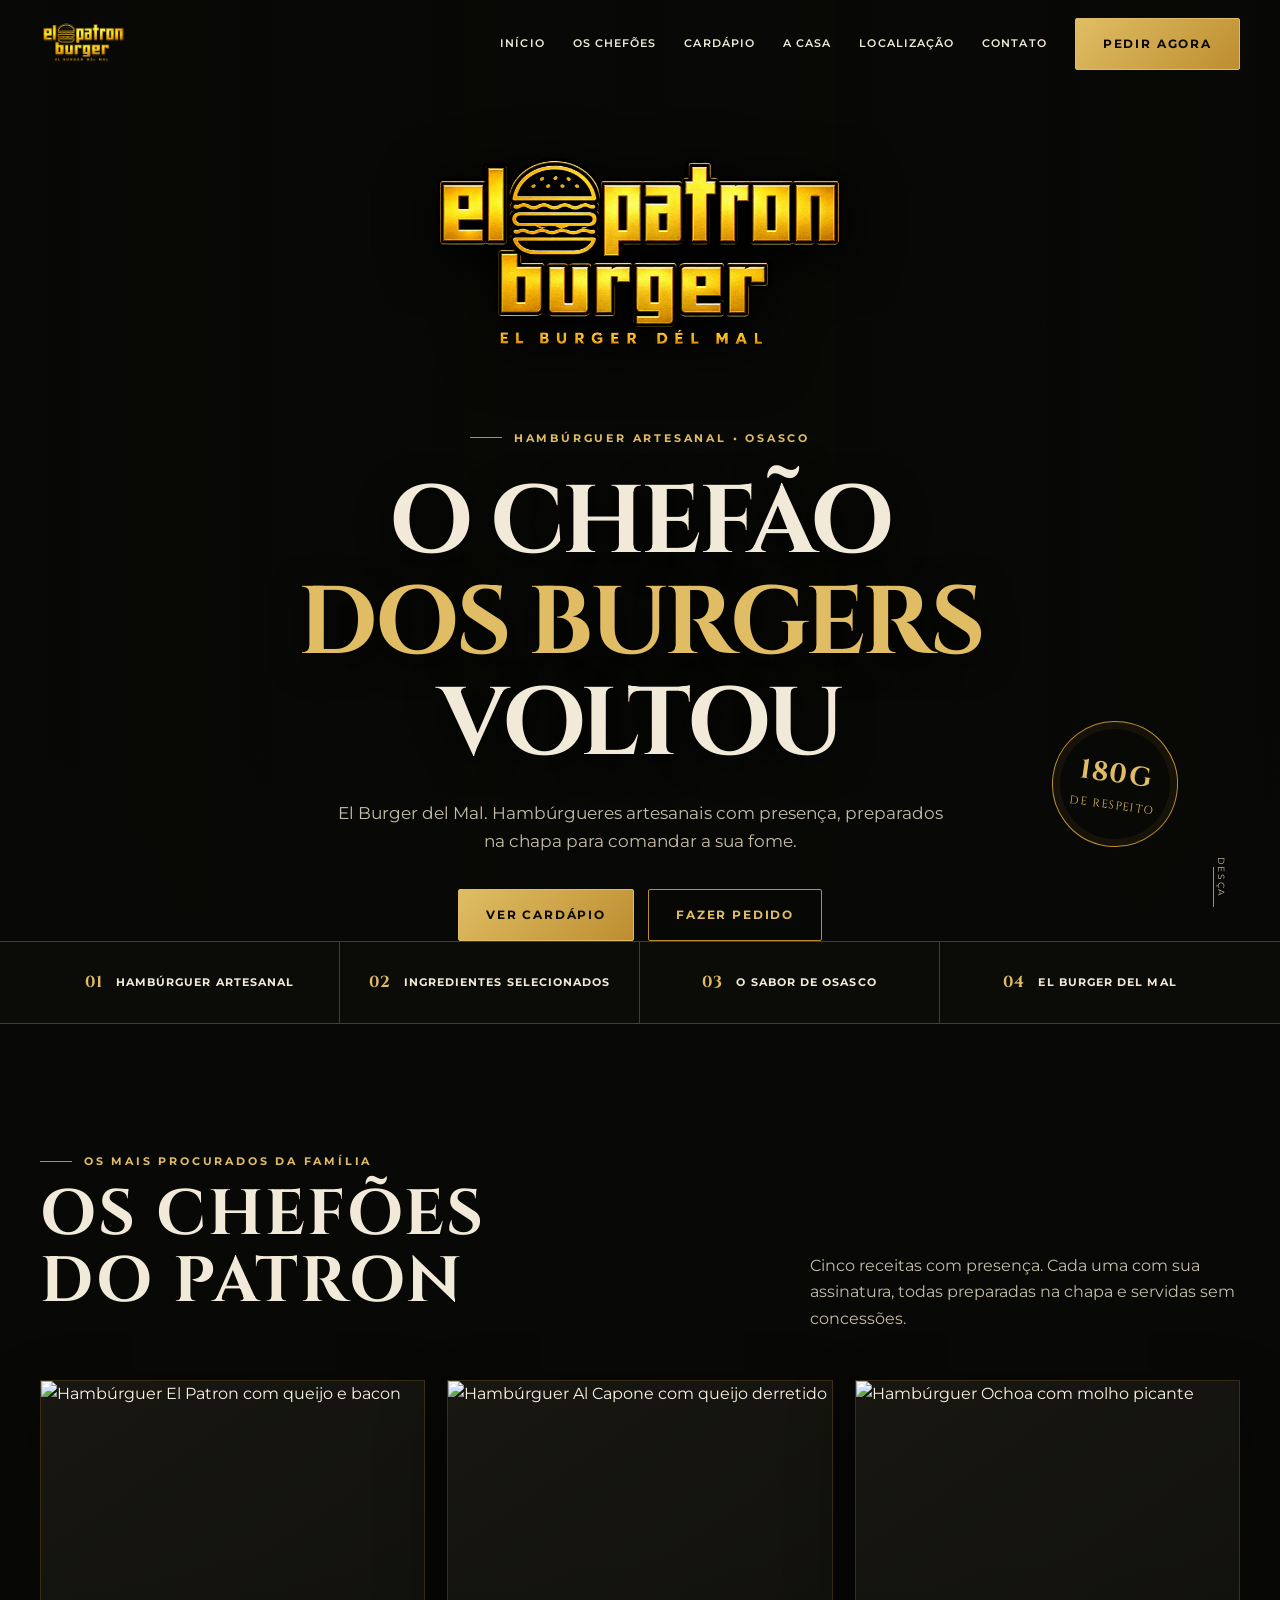
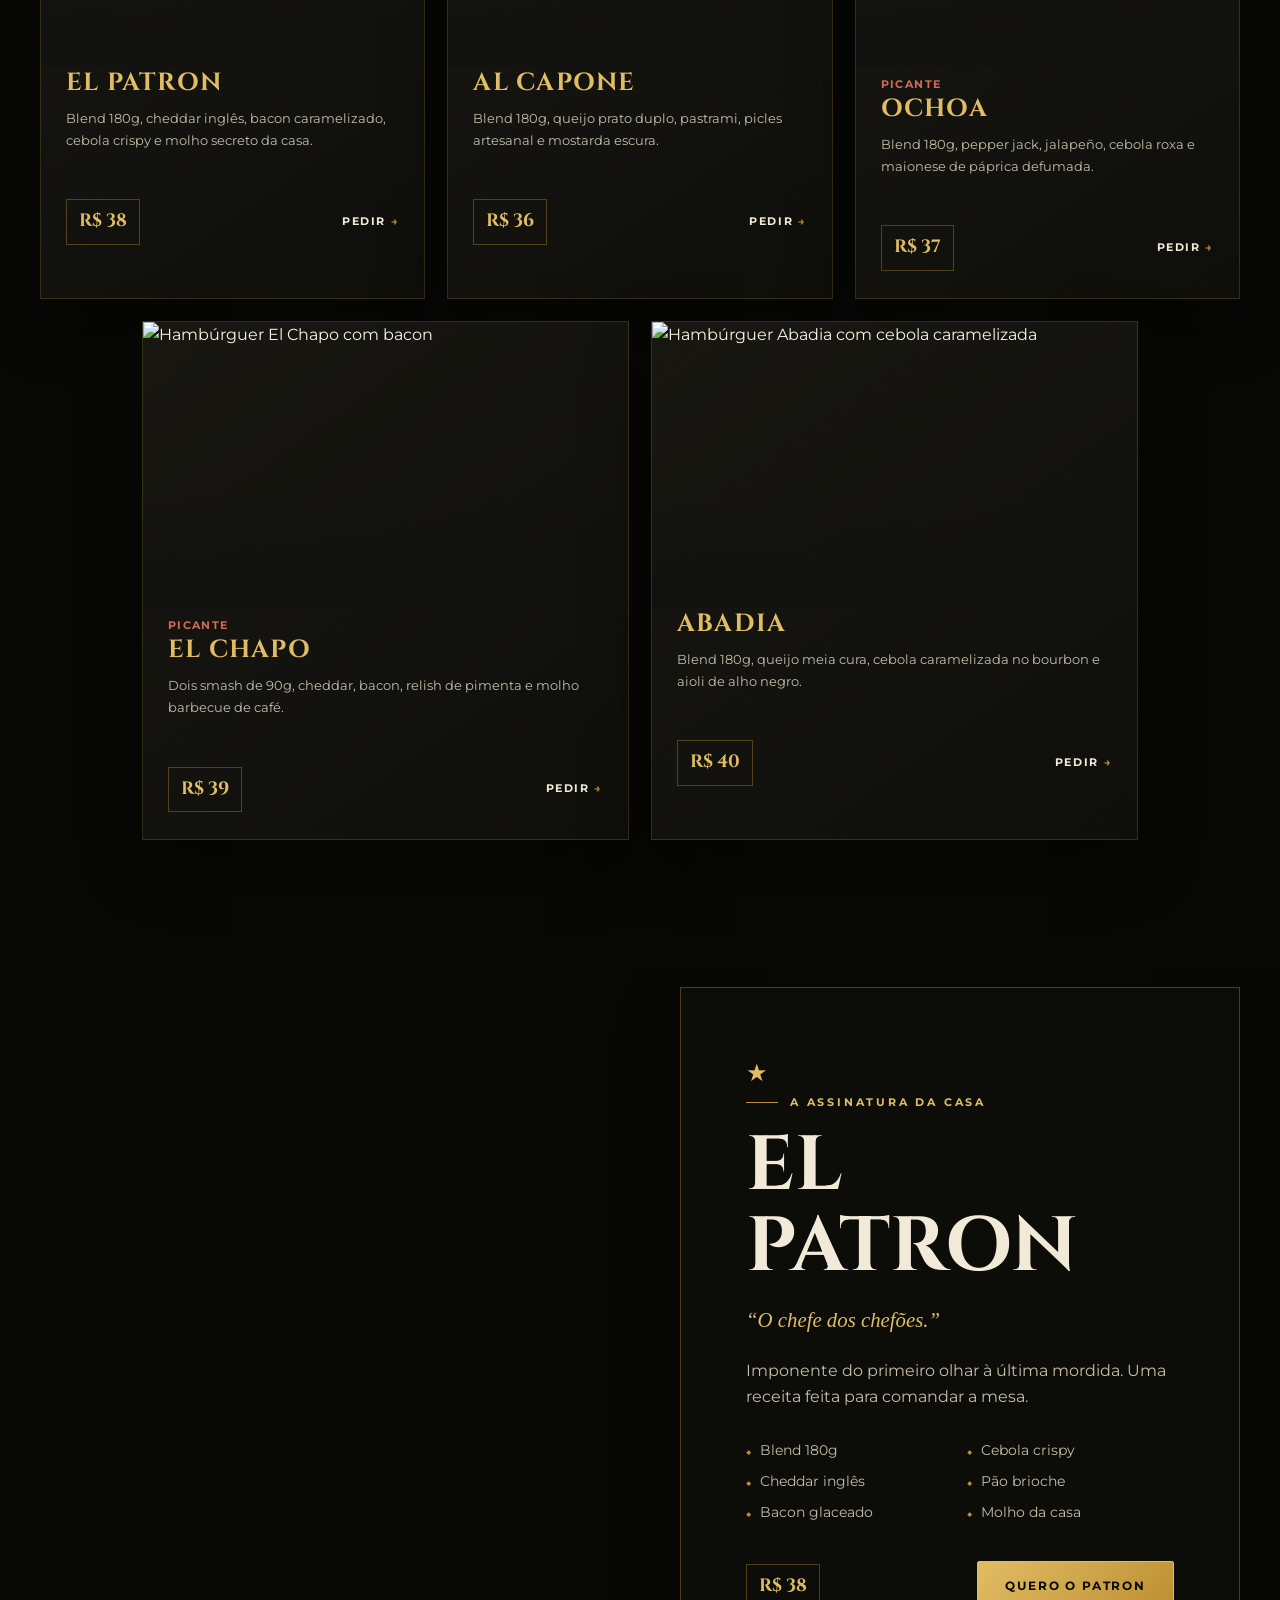
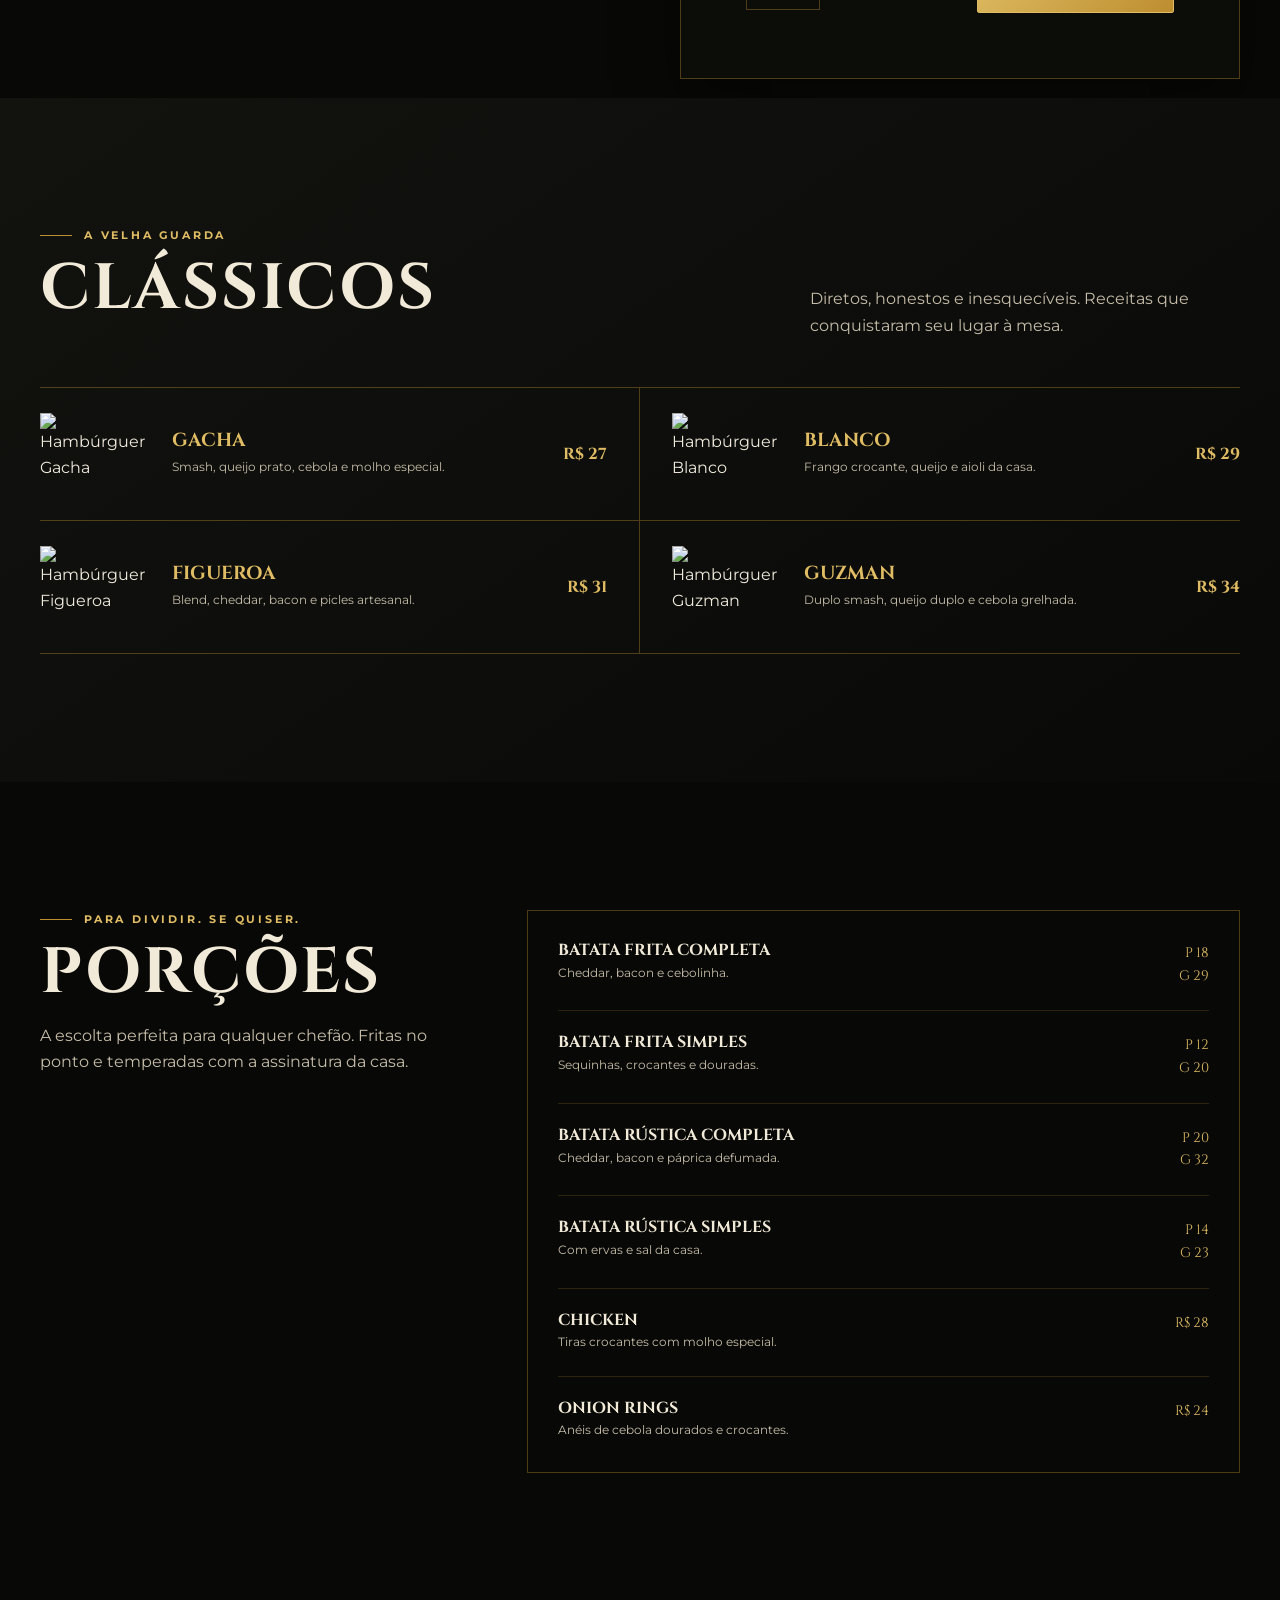
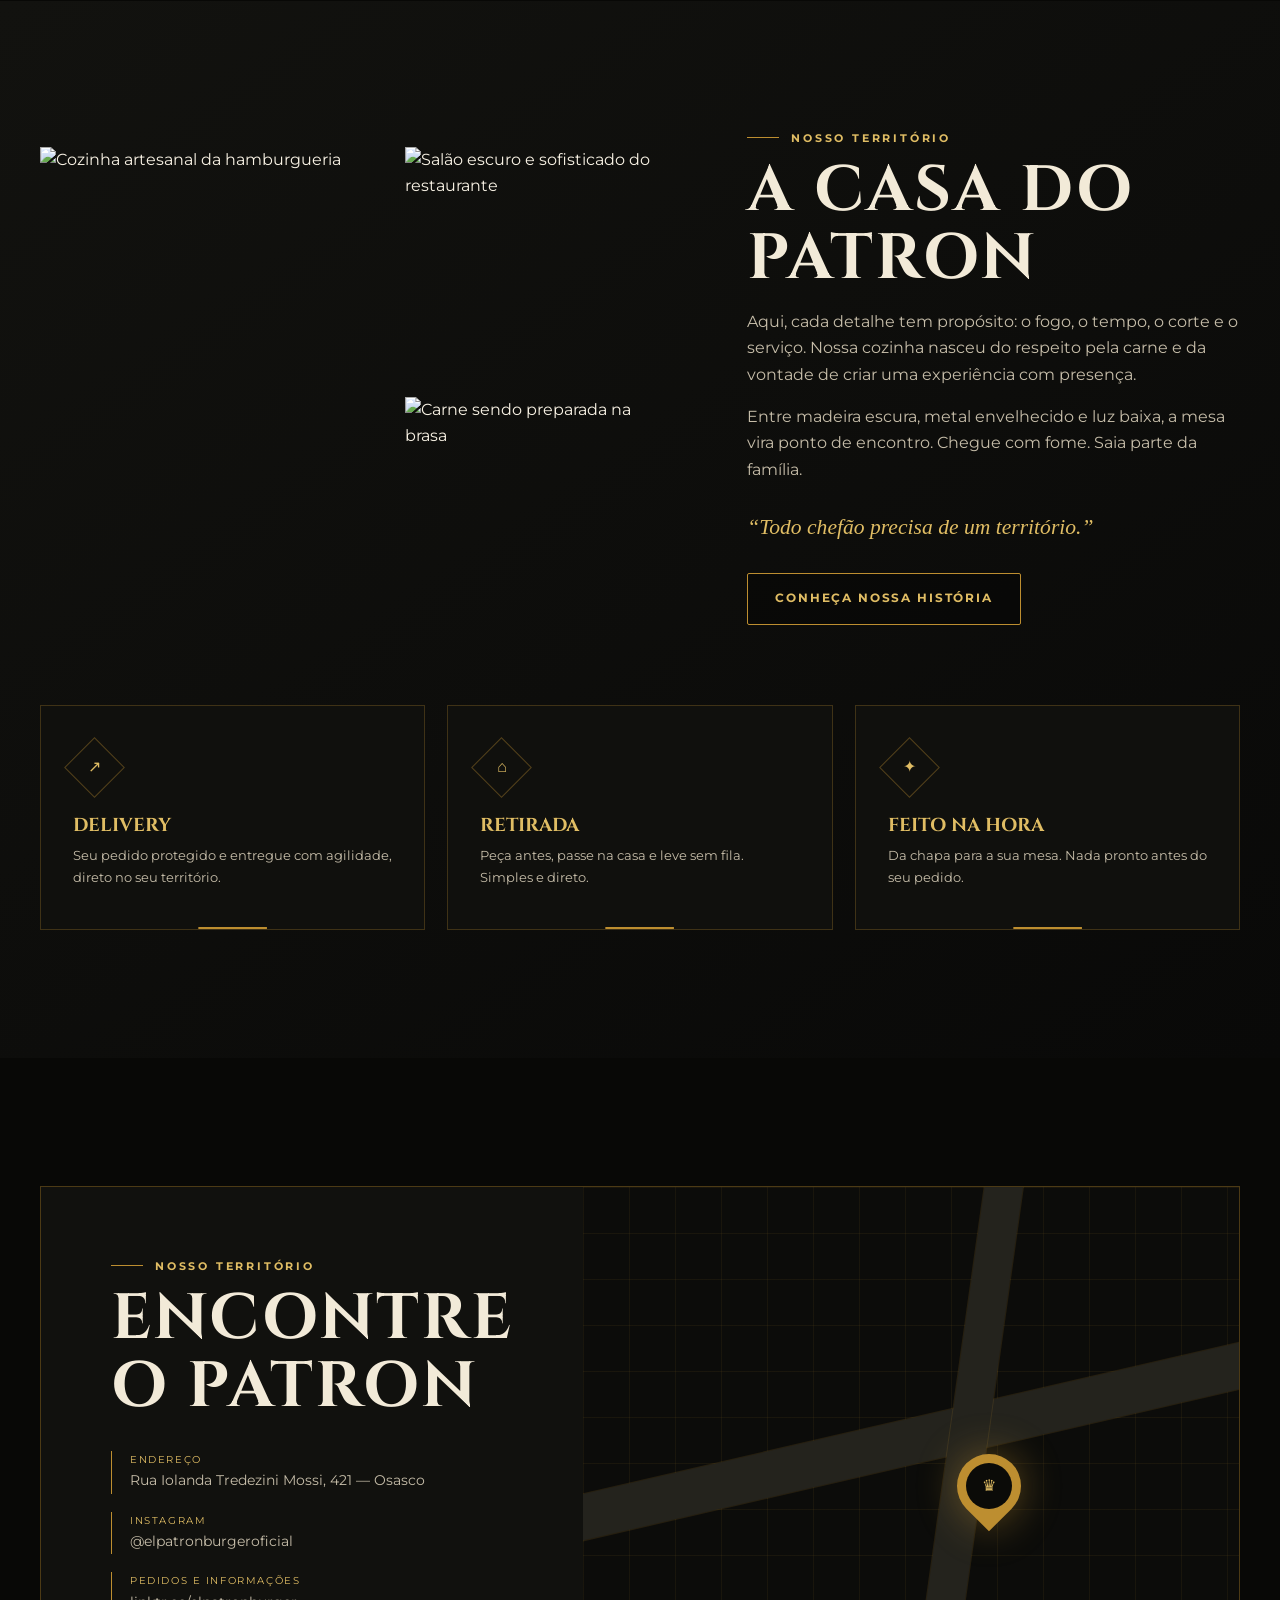
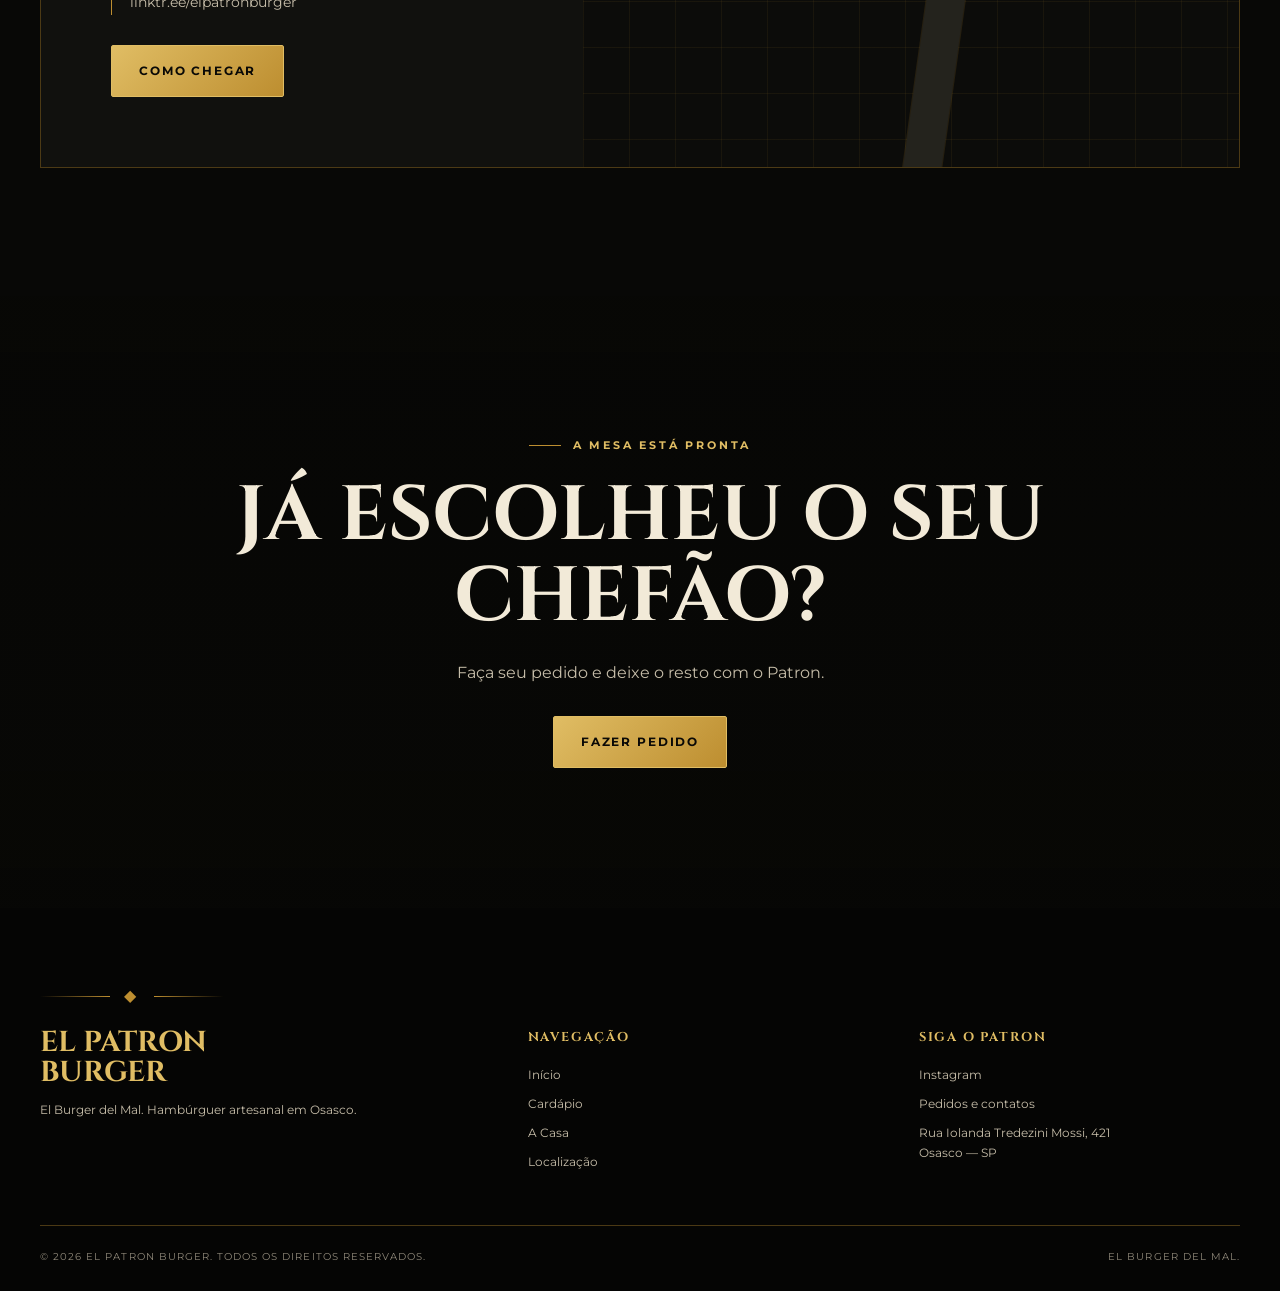
==== clientes/el-patron-burger/index.html @ 5d02cd5c "Add El Patron Burger preview" ====
<!doctype html>
<html lang="pt-BR">
<head>
  <meta charset="UTF-8">
  <meta name="viewport" content="width=device-width, initial-scale=1.0">
  <link rel="icon" type="image/png" href="el-patron-logo.png">
  <meta name="description" content="El Patron Burger — El Burger del Mal. Hambúrguer artesanal em Osasco.">
  <meta property="og:title" content="El Patron Burger — Osasco">
  <meta property="og:description" content="O chefão dos burgers voltou. Hambúrguer artesanal na Rua Iolanda Tredezini Mossi, 421.">
  <title>El Patron Burger — El Burger del Mal</title>
  <style>
    @import url('https://fonts.googleapis.com/css2?family=Cinzel:wght@500;600;700;800;900&family=Montserrat:wght@400;500;600;700&display=swap');

    /* DESIGN TOKENS */
    :root{--color-background:#080806;--color-background-soft:#0d0d0a;--color-surface:#11110f;--color-surface-elevated:#1b1a16;--color-gold:#bd8e30;--color-gold-light:#e0bd64;--color-gold-dark:#765414;--color-text:#f2ead8;--color-text-muted:#c6bda9;--color-border:rgba(189,142,48,.38);--color-danger:#9b2d20;--radius-small:2px;--radius-medium:5px;--shadow-card:0 24px 60px rgba(0,0,0,.42);--shadow-gold:0 0 28px rgba(189,142,48,.16);--container-width:1200px;--serif:'Cinzel',Georgia,serif;--sans:'Montserrat',Arial,sans-serif}

    /* RESET */
    *,*::before,*::after{box-sizing:border-box}html{scroll-behavior:smooth;scroll-padding-top:88px}body{margin:0;background:var(--color-background);color:var(--color-text);font-family:var(--sans);line-height:1.65;overflow-x:hidden}body::before{content:"";position:fixed;inset:0;pointer-events:none;z-index:20;opacity:.14;background-image:url("data:image/svg+xml,%3Csvg viewBox='0 0 160 160' xmlns='http://www.w3.org/2000/svg'%3E%3Cfilter id='n'%3E%3CfeTurbulence type='fractalNoise' baseFrequency='.86' numOctaves='3' stitchTiles='stitch'/%3E%3C/filter%3E%3Crect width='100%25' height='100%25' filter='url(%23n)' opacity='.32'/%3E%3C/svg%3E");mix-blend-mode:soft-light}img{display:block;width:100%}a{color:inherit;text-decoration:none}button{font:inherit}::selection{background:var(--color-gold);color:#090806}

    /* TYPOGRAPHY */
    h1,h2,h3,p{margin-top:0}h1,h2,h3{font-family:var(--serif);text-transform:uppercase;line-height:1.05}.eyebrow{display:flex;align-items:center;gap:12px;color:var(--color-gold-light);font-size:.7rem;font-weight:700;letter-spacing:.25em;text-transform:uppercase}.eyebrow::before{content:"";width:32px;height:1px;background:var(--color-gold)}.section-title{font-size:clamp(2.2rem,5vw,4.7rem);letter-spacing:.035em;margin:.7rem 0 1rem}.muted{color:var(--color-text-muted)}

    /* LAYOUT */
    .container{width:min(calc(100% - 40px),var(--container-width));margin-inline:auto}.section{position:relative;padding:clamp(82px,10vw,144px) 0}.surface{background:linear-gradient(145deg,#12120f,#090908)}.section-heading{display:flex;justify-content:space-between;align-items:end;gap:32px;margin-bottom:48px}.section-heading p{max-width:430px;margin:0}.ornament{display:flex;align-items:center;gap:14px;color:var(--color-gold);font-family:var(--serif);letter-spacing:.25em}.ornament::before,.ornament::after{content:"";width:70px;height:1px;background:linear-gradient(90deg,transparent,var(--color-gold))}.ornament::after{transform:scaleX(-1)}.reveal{opacity:0;transform:translateY(24px);transition:opacity .7s ease,transform .7s ease}.reveal.visible{opacity:1;transform:none}

    /* COMPONENTS */
    .btn{display:inline-flex;align-items:center;justify-content:center;min-height:52px;padding:0 27px;border:1px solid var(--color-gold);border-radius:var(--radius-small);font-size:.72rem;font-weight:700;letter-spacing:.16em;text-transform:uppercase;transition:.25s ease;cursor:pointer}.btn:hover{transform:translateY(-2px);box-shadow:var(--shadow-gold)}.btn-gold{background:linear-gradient(135deg,var(--color-gold-light),var(--color-gold));color:#0a0906;border-color:var(--color-gold-light)}.btn-dark{background:rgba(8,8,6,.72);color:var(--color-gold-light)}.price{display:inline-flex;border:1px solid var(--color-border);padding:7px 12px;color:var(--color-gold-light);font-family:var(--serif);font-size:1.12rem;font-weight:700}.spicy{color:#d06a56;font-size:.66rem;font-weight:700;letter-spacing:.13em;text-transform:uppercase}.icon{width:43px;height:43px;border:1px solid var(--color-border);display:grid;place-items:center;color:var(--color-gold-light);font-family:var(--serif);transform:rotate(45deg)}.icon span{transform:rotate(-45deg)}

    /* HEADER */
    .site-header{position:fixed;z-index:30;top:0;left:0;width:100%;transition:.35s ease}.site-header.scrolled{background:rgba(8,8,6,.9);backdrop-filter:blur(12px);border-bottom:1px solid var(--color-border)}.nav{height:88px;display:flex;align-items:center;justify-content:space-between;gap:28px}.logo{display:flex;align-items:center;width:172px}.header-logo{display:block;width:100%;height:58px;object-fit:contain;object-position:left center}.nav-links{display:flex;align-items:center;gap:28px}.nav-link{position:relative;font-size:.67rem;font-weight:600;letter-spacing:.1em;text-transform:uppercase}.nav-link::after{content:"";position:absolute;left:0;bottom:-7px;width:100%;height:1px;background:var(--color-gold);transform:scaleX(0);transform-origin:right;transition:transform .25s}.nav-link:hover::after{transform:scaleX(1);transform-origin:left}.menu-toggle{display:none;width:46px;height:46px;background:transparent;border:1px solid var(--color-border);color:var(--color-text);cursor:pointer}.menu-toggle span,.menu-toggle::before,.menu-toggle::after{content:"";display:block;width:20px;height:1px;background:currentColor;margin:5px auto;transition:.25s}.menu-toggle.active span{opacity:0}.menu-toggle.active::before{transform:translateY(6px) rotate(45deg)}.menu-toggle.active::after{transform:translateY(-6px) rotate(-45deg)}

    /* HERO */
    .hero{min-height:92vh;display:grid;align-items:center;position:relative;isolation:isolate;overflow:hidden;background:#080806}.hero-video{position:absolute;inset:0;width:100%;height:100%;object-fit:cover;object-position:center;z-index:-3}.hero::before{content:"";position:absolute;inset:0;z-index:-2;background:linear-gradient(90deg,rgba(8,8,6,.74),rgba(8,8,6,.32) 50%,rgba(8,8,6,.7)),radial-gradient(circle at 50% 42%,transparent,rgba(8,8,6,.48) 78%)}.hero::after{content:"";position:absolute;inset:0;z-index:-1;background:linear-gradient(180deg,rgba(8,8,6,.38),transparent 48%,#080806)}.hero-content{padding-top:118px;max-width:820px;text-align:center}.hero .eyebrow{justify-content:center}.hero h1{font-size:clamp(3.4rem,7.5vw,7.3rem);letter-spacing:-.035em;margin:26px 0 24px;text-shadow:0 8px 35px #000}.hero h1 em{display:block;color:var(--color-gold-light);font-style:normal}.hero-copy{max-width:620px;margin-inline:auto;font-size:1.06rem;color:var(--color-text-muted)}.hero-actions{display:flex;justify-content:center;gap:14px;margin-top:34px}.seal{position:absolute;right:8%;bottom:10%;width:126px;height:126px;border:1px solid var(--color-gold);border-radius:50%;display:grid;place-items:center;text-align:center;font-family:var(--serif);color:var(--color-gold-light);font-size:.7rem;letter-spacing:.13em;text-transform:uppercase;transform:rotate(8deg);box-shadow:inset 0 0 0 7px rgba(189,142,48,.08)}.seal strong{font-size:1.7rem;display:block}.hero-scroll{position:absolute;right:clamp(20px,4vw,64px);bottom:24px;left:auto;font-size:.58rem;letter-spacing:.2em;text-transform:uppercase;color:var(--color-text-muted);writing-mode:vertical-rl}.hero-scroll::after{content:"";display:block;width:1px;height:40px;background:var(--color-gold);margin:10px auto}

    /* MENU */
    .highlights{border-block:1px solid var(--color-border);background:#0b0b08}.highlight-grid{display:grid;grid-template-columns:repeat(4,1fr)}.highlight{padding:27px 20px;display:flex;align-items:center;justify-content:center;gap:13px;border-right:1px solid var(--color-border);font-size:.67rem;font-weight:700;letter-spacing:.1em;text-transform:uppercase}.highlight:last-child{border:0}.highlight b{color:var(--color-gold-light);font-family:var(--serif);font-size:1rem}.boss-grid{display:grid;grid-template-columns:repeat(12,1fr);gap:22px}.product-card{grid-column:span 4;position:relative;background:linear-gradient(145deg,#181712,#0e0e0b);border:1px solid rgba(189,142,48,.22);box-shadow:var(--shadow-card);transition:.35s}.product-card:nth-child(4){grid-column:2/span 5}.product-card:nth-child(5){grid-column:7/span 5}.product-image{height:285px;overflow:hidden;position:relative}.product-image::after{content:"";position:absolute;inset:0;background:linear-gradient(transparent 60%,#11110f)}.product-image img{height:100%;object-fit:cover;filter:saturate(.82) contrast(1.08);transition:.45s}.product-card:hover{border-color:var(--color-gold)}.product-card:hover img{transform:scale(1.025)}.product-body{padding:4px 25px 27px}.product-card h3{color:var(--color-gold-light);font-size:1.55rem;letter-spacing:.05em;margin:0 0 12px}.product-body p{font-size:.82rem;color:var(--color-text-muted);min-height:78px}.product-footer{display:flex;justify-content:space-between;align-items:center;gap:15px}.order-link{font-size:.68rem;font-weight:700;letter-spacing:.15em;color:var(--color-text);text-transform:uppercase}.order-link::after{content:" →";color:var(--color-gold)}

    .featured{overflow:hidden;background:linear-gradient(90deg,rgba(8,8,6,.08),#080806 70%),url('https://images.unsplash.com/photo-1550547660-d9450f859349?auto=format&fit=crop&w=1800&q=86') left center/58% 100% no-repeat;min-height:730px;display:flex;align-items:center}.featured .container{display:flex;justify-content:flex-end}.featured-copy{width:min(50%,560px);padding:65px;background:rgba(12,12,9,.93);border:1px solid var(--color-border);box-shadow:var(--shadow-card)}.star{color:var(--color-gold-light);font-size:1.5rem}.featured h2{font-size:clamp(3rem,6vw,5.7rem);margin:15px 0}.quote{font-family:Georgia,serif;font-style:italic;color:var(--color-gold-light);font-size:1.3rem}.ingredients{padding:0;list-style:none;color:var(--color-text-muted);font-size:.85rem;columns:2;margin:28px 0}.ingredients li{margin-bottom:9px}.ingredients li::before{content:"◆";color:var(--color-gold);font-size:.55rem;margin-right:9px}

    .classic-grid{display:grid;grid-template-columns:repeat(2,1fr);border-top:1px solid var(--color-border)}.classic-item{display:grid;grid-template-columns:110px 1fr auto;align-items:center;gap:22px;padding:25px 0;border-bottom:1px solid var(--color-border)}.classic-item:nth-child(odd){padding-right:32px;border-right:1px solid var(--color-border)}.classic-item:nth-child(even){padding-left:32px}.classic-item img{width:110px;height:82px;object-fit:cover;filter:saturate(.75)}.classic-item h3{font-size:1.18rem;color:var(--color-gold-light);margin:0 0 7px}.classic-item p{font-size:.76rem;color:var(--color-text-muted);margin:0}.classic-price{font-family:var(--serif);color:var(--color-gold-light);font-weight:700}

    .portions-wrap{display:grid;grid-template-columns:.8fr 1.4fr;gap:80px;align-items:start}.portions-intro{position:sticky;top:120px}.portions-list{border:1px solid var(--color-border);padding:8px 30px}.portion{display:grid;grid-template-columns:1fr auto;gap:20px;padding:23px 0;border-bottom:1px solid rgba(189,142,48,.2)}.portion:last-child{border:0}.portion h3{font-size:1rem;margin:0 0 5px}.portion p{font-size:.73rem;color:var(--color-text-muted);margin:0}.sizes{text-align:right;color:var(--color-gold-light);font-family:var(--serif);font-size:.86rem}

    /* ABOUT */
    .about-grid{display:grid;grid-template-columns:1.12fr .88fr;gap:80px;align-items:center}.collage{display:grid;grid-template-columns:1.15fr .85fr;grid-template-rows:240px 210px;gap:10px}.collage img{height:100%;object-fit:cover;filter:saturate(.72) contrast(1.08)}.collage img:first-child{grid-row:span 2}.about-copy p{color:var(--color-text-muted)}.about-quote{font-family:Georgia,serif;font-size:1.35rem!important;font-style:italic;color:var(--color-gold-light)!important;margin:27px 0}.benefit-grid{display:grid;grid-template-columns:repeat(3,1fr);gap:22px;margin-top:80px}.benefit{position:relative;padding:40px 32px;border:1px solid rgba(189,142,48,.27);background:#10100d;transition:.3s}.benefit::after{content:"";position:absolute;left:20px;right:20px;bottom:0;height:2px;background:var(--color-gold);transform:scaleX(.2);transition:.3s}.benefit:hover{border-color:var(--color-gold);transform:translateY(-4px)}.benefit:hover::after{transform:scaleX(1)}.benefit h3{margin:27px 0 10px;color:var(--color-gold-light)}.benefit p{font-size:.82rem;color:var(--color-text-muted);margin:0}

    /* LOCATION */
    .location-grid{display:grid;grid-template-columns:.8fr 1.2fr;min-height:520px;border:1px solid var(--color-border)}.location-copy{padding:clamp(35px,6vw,70px);background:#11110e}.location-details{display:grid;gap:18px;margin:30px 0}.detail{border-left:1px solid var(--color-gold);padding-left:18px}.detail small{display:block;color:var(--color-gold-light);font-size:.62rem;letter-spacing:.16em;text-transform:uppercase}.detail span{font-size:.85rem;color:var(--color-text-muted)}.map{position:relative;overflow:hidden;background-color:#0c0c0a;background-image:linear-gradient(rgba(189,142,48,.08) 1px,transparent 1px),linear-gradient(90deg,rgba(189,142,48,.08) 1px,transparent 1px);background-size:46px 46px}.map::before,.map::after{content:"";position:absolute;background:#24231d;box-shadow:0 0 0 1px rgba(189,142,48,.15)}.map::before{width:140%;height:45px;top:40%;left:-20%;transform:rotate(-13deg)}.map::after{height:140%;width:38px;left:55%;top:-20%;transform:rotate(8deg)}.map-pin{position:absolute;z-index:2;left:57%;top:46%;width:64px;height:64px;border-radius:50% 50% 50% 0;transform:rotate(-45deg);background:var(--color-gold);box-shadow:0 0 40px rgba(189,142,48,.45)}.map-pin::after{content:"♛";position:absolute;inset:9px;border-radius:50%;background:#0b0b08;color:var(--color-gold-light);display:grid;place-items:center;transform:rotate(45deg)}

    .cta{padding:140px 0;text-align:center;background:linear-gradient(rgba(7,7,5,.8),rgba(7,7,5,.95)),url('https://images.unsplash.com/photo-1594212699903-ec8a3eca50f5?auto=format&fit=crop&w=1900&q=85') center/cover}.cta .eyebrow{justify-content:center}.cta h2{font-size:clamp(2.7rem,6vw,5.6rem);margin:22px auto;max-width:900px}.cta p{color:var(--color-text-muted);margin-bottom:30px}

    /* FOOTER */
    .footer{padding:75px 0 26px;background:#050504}.footer-top{display:grid;grid-template-columns:1.3fr 1fr 1fr;gap:70px}.footer-brand h3{font-size:1.8rem;color:var(--color-gold-light);margin:18px 0 12px}.footer p,.footer a{font-size:.76rem;color:var(--color-text-muted)}.footer h4{font-family:var(--serif);color:var(--color-gold-light);font-size:.8rem;letter-spacing:.14em;text-transform:uppercase}.footer-links{display:grid;gap:9px}.footer-bottom{border-top:1px solid var(--color-border);margin-top:50px;padding-top:22px;display:flex;justify-content:space-between;gap:20px;font-size:.65rem;color:#8f8879;text-transform:uppercase;letter-spacing:.1em}

    .brand-logo{width:min(430px,72vw);height:auto;margin:0 auto 24px;filter:drop-shadow(0 10px 28px #000)}
    :focus-visible{outline:2px solid var(--color-gold-light);outline-offset:4px}

    /* RESPONSIVE */
    @media(max-width:900px){.nav-links{position:fixed;inset:88px 0 auto 0;background:#090907;border-bottom:1px solid var(--color-border);padding:30px 20px;flex-direction:column;transform:translateY(-140%);transition:.35s;z-index:-1}.nav-links.open{transform:none}.nav-links .btn{width:100%}.menu-toggle{display:block}.hero::before{background:rgba(7,7,5,.58)}.seal{right:5%;bottom:12%}.highlight-grid{grid-template-columns:repeat(2,1fr)}.highlight:nth-child(2){border-right:0}.highlight:nth-child(-n+2){border-bottom:1px solid var(--color-border)}.product-card{grid-column:span 6}.product-card:nth-child(4),.product-card:nth-child(5){grid-column:span 6}.featured{background-size:100% 100%;padding:90px 0}.featured-copy{width:65%;padding:45px}.about-grid,.location-grid{grid-template-columns:1fr}.about-grid{gap:50px}.benefit-grid{grid-template-columns:1fr}.map{min-height:400px}.portions-wrap{grid-template-columns:1fr;gap:40px}.portions-intro{position:static}.footer-top{grid-template-columns:1fr 1fr}.footer-brand{grid-column:span 2}}
    @media(max-width:640px){.container{width:min(calc(100% - 28px),var(--container-width))}.section{padding:78px 0}.nav{height:75px}.nav-links{top:75px}.nav>.btn{display:none}.hero{min-height:790px;align-items:start;background-position:67% center}.hero-content{padding-top:150px}.hero h1{font-size:clamp(3.1rem,15vw,5rem)}.hero-copy{font-size:.9rem}.hero-actions{flex-direction:column;align-items:stretch;max-width:310px}.seal{width:100px;height:100px;right:8%;bottom:11%;font-size:.55rem}.seal strong{font-size:1.35rem}.hero-scroll{display:none}.highlight{padding:20px 8px;font-size:.52rem;text-align:center;flex-direction:column}.section-heading{display:block}.section-heading p{margin-top:16px}.boss-grid{display:flex;overflow-x:auto;scroll-snap-type:x mandatory;margin-right:-14px;padding-right:14px;padding-bottom:18px}.product-card,.product-card:nth-child(4),.product-card:nth-child(5){min-width:84vw;scroll-snap-align:start}.featured{background-position:44% center;align-items:end;min-height:820px;padding:0 0 25px}.featured .container{justify-content:center}.featured-copy{width:100%;padding:32px 24px}.classic-grid{grid-template-columns:1fr}.classic-item,.classic-item:nth-child(odd),.classic-item:nth-child(even){padding:20px 0;border-right:0;grid-template-columns:86px 1fr auto}.classic-item img{width:86px;height:72px}.classic-item p{display:none}.portions-list{padding:8px 18px}.collage{grid-template-rows:190px 160px}.about-grid{gap:42px}.location-copy{padding:35px 24px}.map{min-height:330px}.footer-top{grid-template-columns:1fr;gap:32px}.footer-brand{grid-column:auto}.footer-bottom{display:block}.footer-bottom span{display:block;margin-top:8px}}
    @media(prefers-reduced-motion:reduce){html{scroll-behavior:auto}*,*::before,*::after{animation:none!important;transition:none!important}.reveal{opacity:1;transform:none}}
  </style>
</head>
<body>
  <!-- HEADER -->
  <header class="site-header" id="inicio">
    <nav class="nav container" aria-label="Navegação principal">
      <a class="logo" href="#inicio" aria-label="El Patron Burger, início"><img class="header-logo" src="el-patron-logo.png" alt="El Patron Burger"></a>
      <div class="nav-links" id="navLinks">
        <a class="nav-link" href="#inicio">Início</a><a class="nav-link" href="#chefoes">Os Chefões</a><a class="nav-link" href="#cardapio">Cardápio</a><a class="nav-link" href="#casa">A Casa</a><a class="nav-link" href="#localizacao">Localização</a><a class="nav-link" href="#contato">Contato</a>
        <a class="btn btn-gold" href="https://linktr.ee/elpatronburger" target="_blank" rel="noopener">Pedir agora</a>
      </div>
      <button class="menu-toggle" aria-label="Abrir menu" aria-expanded="false" aria-controls="navLinks"><span></span></button>
    </nav>
  </header>

  <main>
    <!-- HERO -->
    <section class="hero" aria-labelledby="hero-title">
      <video class="hero-video" autoplay muted loop playsinline preload="metadata" aria-hidden="true"><source src="hero-burger.mp4" type="video/mp4"></video><div class="container hero-content reveal"><img class="brand-logo" src="el-patron-logo.png" alt="El Patron Burger — El Burger del Mal"><div class="eyebrow">Hambúrguer artesanal • Osasco</div><h1 id="hero-title">O Chefão <em>dos Burgers</em> voltou</h1><p class="hero-copy">El Burger del Mal. Hambúrgueres artesanais com presença, preparados na chapa para comandar a sua fome.</p><div class="hero-actions"><a class="btn btn-gold" href="#chefoes">Ver cardápio</a><a class="btn btn-dark" href="https://linktr.ee/elpatronburger" target="_blank" rel="noopener">Fazer pedido</a></div></div>
      <div class="seal"><span><strong>180g</strong>de respeito</span></div><div class="hero-scroll">Desça</div>
    </section>

    <!-- HIGHLIGHTS -->
    <section class="highlights" aria-label="Diferenciais"><div class="container highlight-grid"><div class="highlight"><b>01</b> Hambúrguer artesanal</div><div class="highlight"><b>02</b> Ingredientes selecionados</div><div class="highlight"><b>03</b> O sabor de Osasco</div><div class="highlight"><b>04</b> El Burger del Mal</div></div></section>

    <!-- CHEFOES -->
    <section class="section" id="chefoes"><div class="container"><div class="section-heading reveal"><div><div class="eyebrow">Os mais procurados da família</div><h2 class="section-title">Os Chefões<br>do Patron</h2></div><p class="muted">Cinco receitas com presença. Cada uma com sua assinatura, todas preparadas na chapa e servidas sem concessões.</p></div>
      <div class="boss-grid">
        <article class="product-card reveal"><div class="product-image"><img src="https://images.unsplash.com/photo-1571091718767-18b5b1457add?auto=format&fit=crop&w=900&q=82" alt="Hambúrguer El Patron com queijo e bacon" loading="lazy"></div><div class="product-body"><h3>El Patron</h3><p>Blend 180g, cheddar inglês, bacon caramelizado, cebola crispy e molho secreto da casa.</p><div class="product-footer"><span class="price">R$ 38</span><a class="order-link" href="https://linktr.ee/elpatronburger" target="_blank" rel="noopener">Pedir</a></div></div></article>
        <article class="product-card reveal"><div class="product-image"><img src="https://images.unsplash.com/photo-1586190848861-99aa4a171e90?auto=format&fit=crop&w=900&q=82" alt="Hambúrguer Al Capone com queijo derretido" loading="lazy"></div><div class="product-body"><h3>Al Capone</h3><p>Blend 180g, queijo prato duplo, pastrami, picles artesanal e mostarda escura.</p><div class="product-footer"><span class="price">R$ 36</span><a class="order-link" href="https://linktr.ee/elpatronburger" target="_blank" rel="noopener">Pedir</a></div></div></article>
        <article class="product-card reveal"><div class="product-image"><img src="https://images.unsplash.com/photo-1553979459-d2229ba7433b?auto=format&fit=crop&w=900&q=82" alt="Hambúrguer Ochoa com molho picante" loading="lazy"></div><div class="product-body"><span class="spicy">Picante</span><h3>Ochoa</h3><p>Blend 180g, pepper jack, jalapeño, cebola roxa e maionese de páprica defumada.</p><div class="product-footer"><span class="price">R$ 37</span><a class="order-link" href="https://linktr.ee/elpatronburger" target="_blank" rel="noopener">Pedir</a></div></div></article>
        <article class="product-card reveal"><div class="product-image"><img src="https://images.unsplash.com/photo-1607013251379-e6eecfffe234?auto=format&fit=crop&w=1000&q=82" alt="Hambúrguer El Chapo com bacon" loading="lazy"></div><div class="product-body"><span class="spicy">Picante</span><h3>El Chapo</h3><p>Dois smash de 90g, cheddar, bacon, relish de pimenta e molho barbecue de café.</p><div class="product-footer"><span class="price">R$ 39</span><a class="order-link" href="https://linktr.ee/elpatronburger" target="_blank" rel="noopener">Pedir</a></div></div></article>
        <article class="product-card reveal"><div class="product-image"><img src="https://images.unsplash.com/photo-1565299507177-b0ac66763828?auto=format&fit=crop&w=1000&q=82" alt="Hambúrguer Abadia com cebola caramelizada" loading="lazy"></div><div class="product-body"><h3>Abadia</h3><p>Blend 180g, queijo meia cura, cebola caramelizada no bourbon e aioli de alho negro.</p><div class="product-footer"><span class="price">R$ 40</span><a class="order-link" href="https://linktr.ee/elpatronburger" target="_blank" rel="noopener">Pedir</a></div></div></article>
      </div></div>
    </section>

    <!-- FEATURED BURGER -->
    <section class="featured" aria-labelledby="featured-title"><div class="container"><article class="featured-copy reveal"><div class="star">★</div><div class="eyebrow">A assinatura da casa</div><h2 id="featured-title">El<br>Patron</h2><p class="quote">“O chefe dos chefões.”</p><p class="muted">Imponente do primeiro olhar à última mordida. Uma receita feita para comandar a mesa.</p><ul class="ingredients"><li>Blend 180g</li><li>Cheddar inglês</li><li>Bacon glaceado</li><li>Cebola crispy</li><li>Pão brioche</li><li>Molho da casa</li></ul><div class="product-footer"><span class="price">R$ 38</span><a class="btn btn-gold" href="https://linktr.ee/elpatronburger" target="_blank" rel="noopener">Quero o Patron</a></div></article></div></section>

    <!-- CLASSICOS -->
    <section class="section surface" id="cardapio"><div class="container"><div class="section-heading reveal"><div><div class="eyebrow">A velha guarda</div><h2 class="section-title">Clássicos</h2></div><p class="muted">Diretos, honestos e inesquecíveis. Receitas que conquistaram seu lugar à mesa.</p></div><div class="classic-grid">
      <article class="classic-item reveal"><img src="https://images.unsplash.com/photo-1551782450-a2132b4ba21d?auto=format&fit=crop&w=300&q=80" alt="Hambúrguer Gacha" loading="lazy"><div><h3>Gacha</h3><p>Smash, queijo prato, cebola e molho especial.</p></div><span class="classic-price">R$ 27</span></article>
      <article class="classic-item reveal"><img src="https://images.unsplash.com/photo-1568901346375-23c9450c58cd?auto=format&fit=crop&w=300&q=80" alt="Hambúrguer Blanco" loading="lazy"><div><h3>Blanco</h3><p>Frango crocante, queijo e aioli da casa.</p></div><span class="classic-price">R$ 29</span></article>
      <article class="classic-item reveal"><img src="https://images.unsplash.com/photo-1572802419224-296b0aeee0d9?auto=format&fit=crop&w=300&q=80" alt="Hambúrguer Figueroa" loading="lazy"><div><h3>Figueroa</h3><p>Blend, cheddar, bacon e picles artesanal.</p></div><span class="classic-price">R$ 31</span></article>
      <article class="classic-item reveal"><img src="https://images.unsplash.com/photo-1596662951482-0c4ba74a6df6?auto=format&fit=crop&w=300&q=80" alt="Hambúrguer Guzman" loading="lazy"><div><h3>Guzman</h3><p>Duplo smash, queijo duplo e cebola grelhada.</p></div><span class="classic-price">R$ 34</span></article>
    </div></div></section>

    <!-- PORCOES -->
    <section class="section"><div class="container portions-wrap"><div class="portions-intro reveal"><div class="eyebrow">Para dividir. Se quiser.</div><h2 class="section-title">Porções</h2><p class="muted">A escolta perfeita para qualquer chefão. Fritas no ponto e temperadas com a assinatura da casa.</p></div><div class="portions-list reveal">
      <div class="portion"><div><h3>Batata frita completa</h3><p>Cheddar, bacon e cebolinha.</p></div><div class="sizes">P 18<br>G 29</div></div><div class="portion"><div><h3>Batata frita simples</h3><p>Sequinhas, crocantes e douradas.</p></div><div class="sizes">P 12<br>G 20</div></div><div class="portion"><div><h3>Batata rústica completa</h3><p>Cheddar, bacon e páprica defumada.</p></div><div class="sizes">P 20<br>G 32</div></div><div class="portion"><div><h3>Batata rústica simples</h3><p>Com ervas e sal da casa.</p></div><div class="sizes">P 14<br>G 23</div></div><div class="portion"><div><h3>Chicken</h3><p>Tiras crocantes com molho especial.</p></div><div class="sizes">R$ 28</div></div><div class="portion"><div><h3>Onion rings</h3><p>Anéis de cebola dourados e crocantes.</p></div><div class="sizes">R$ 24</div></div>
    </div></div></section>

    <!-- A CASA -->
    <section class="section surface" id="casa"><div class="container"><div class="about-grid"><div class="collage reveal"><img src="https://images.unsplash.com/photo-1515003197210-e0cd71810b5f?auto=format&fit=crop&w=800&q=82" alt="Cozinha artesanal da hamburgueria" loading="lazy"><img src="https://images.unsplash.com/photo-1552566626-52f8b828add9?auto=format&fit=crop&w=600&q=82" alt="Salão escuro e sofisticado do restaurante" loading="lazy"><img src="https://images.unsplash.com/photo-1558030006-450675393462?auto=format&fit=crop&w=600&q=82" alt="Carne sendo preparada na brasa" loading="lazy"></div><div class="about-copy reveal"><div class="eyebrow">Nosso território</div><h2 class="section-title">A Casa do Patron</h2><p>Aqui, cada detalhe tem propósito: o fogo, o tempo, o corte e o serviço. Nossa cozinha nasceu do respeito pela carne e da vontade de criar uma experiência com presença.</p><p>Entre madeira escura, metal envelhecido e luz baixa, a mesa vira ponto de encontro. Chegue com fome. Saia parte da família.</p><p class="about-quote">“Todo chefão precisa de um território.”</p><a class="btn btn-dark" href="#localizacao">Conheça nossa história</a></div></div>
      <!-- BENEFICIOS --><div class="benefit-grid"><article class="benefit reveal"><div class="icon"><span>↗</span></div><h3>Delivery</h3><p>Seu pedido protegido e entregue com agilidade, direto no seu território.</p></article><article class="benefit reveal"><div class="icon"><span>⌂</span></div><h3>Retirada</h3><p>Peça antes, passe na casa e leve sem fila. Simples e direto.</p></article><article class="benefit reveal"><div class="icon"><span>✦</span></div><h3>Feito na hora</h3><p>Da chapa para a sua mesa. Nada pronto antes do seu pedido.</p></article></div>
    </div></section>

    <!-- LOCALIZACAO -->
    <section class="section" id="localizacao"><div class="container"><div class="location-grid reveal"><div class="location-copy"><div class="eyebrow">Nosso território</div><h2 class="section-title">Encontre o Patron</h2><div class="location-details"><div class="detail"><small>Endereço</small><span>Rua Iolanda Tredezini Mossi, 421 — Osasco</span></div><div class="detail"><small>Instagram</small><span>@elpatronburgeroficial</span></div><div class="detail"><small>Pedidos e informações</small><span>linktr.ee/elpatronburger</span></div></div><a class="btn btn-gold" href="https://www.google.com/maps/search/?api=1&query=Rua+Iolanda+Tredezini+Mossi+421+Osasco" target="_blank" rel="noopener">Como chegar</a></div><div class="map" role="img" aria-label="Mapa ilustrativo da localização da hamburgueria em Osasco"><div class="map-pin"></div></div></div></div></section>

    <!-- CTA -->
    <section class="cta" id="contato"><div class="container reveal"><div class="eyebrow">A mesa está pronta</div><h2>Já escolheu o seu Chefão?</h2><p>Faça seu pedido e deixe o resto com o Patron.</p><a class="btn btn-gold" href="https://linktr.ee/elpatronburger" target="_blank" rel="noopener">Fazer pedido</a></div></section>
  </main>

  <!-- FOOTER -->
  <footer class="footer"><div class="container"><div class="ornament">◆</div><div class="footer-top"><div class="footer-brand"><h3>El Patron<br>Burger</h3><p>El Burger del Mal. Hambúrguer artesanal em Osasco.</p></div><div><h4>Navegação</h4><div class="footer-links"><a href="#inicio">Início</a><a href="#chefoes">Cardápio</a><a href="#casa">A Casa</a><a href="#localizacao">Localização</a></div></div><div><h4>Siga o Patron</h4><div class="footer-links"><a href="https://www.instagram.com/elpatronburgeroficial/" target="_blank" rel="noopener">Instagram</a><a href="https://linktr.ee/elpatronburger" target="_blank" rel="noopener">Pedidos e contatos</a><p>Rua Iolanda Tredezini Mossi, 421<br>Osasco — SP</p></div></div></div><div class="footer-bottom">© 2026 El Patron Burger. Todos os direitos reservados.<span>El Burger del Mal.</span></div></div></footer>

  <script>
    // HEADER & MOBILE MENU
    const header=document.querySelector('.site-header');
    const toggle=document.querySelector('.menu-toggle');
    const navLinks=document.querySelector('.nav-links');
    const updateHeader=()=>header.classList.toggle('scrolled',window.scrollY>24);
    updateHeader(); window.addEventListener('scroll',updateHeader,{passive:true});
    toggle.addEventListener('click',()=>{const open=navLinks.classList.toggle('open');toggle.classList.toggle('active',open);toggle.setAttribute('aria-expanded',String(open));toggle.setAttribute('aria-label',open?'Fechar menu':'Abrir menu')});
    navLinks.querySelectorAll('a').forEach(link=>link.addEventListener('click',()=>{navLinks.classList.remove('open');toggle.classList.remove('active');toggle.setAttribute('aria-expanded','false')}));

    // REVEAL ANIMATIONS
    const reduced=window.matchMedia('(prefers-reduced-motion: reduce)').matches;
    if(!reduced&&'IntersectionObserver'in window){const observer=new IntersectionObserver(entries=>entries.forEach(entry=>{if(entry.isIntersecting){entry.target.classList.add('visible');observer.unobserve(entry.target)}}),{threshold:.12,rootMargin:'0px 0px -40px'});document.querySelectorAll('.reveal').forEach(el=>observer.observe(el))}else{document.querySelectorAll('.reveal').forEach(el=>el.classList.add('visible'))}
  </script>
</body>
</html>
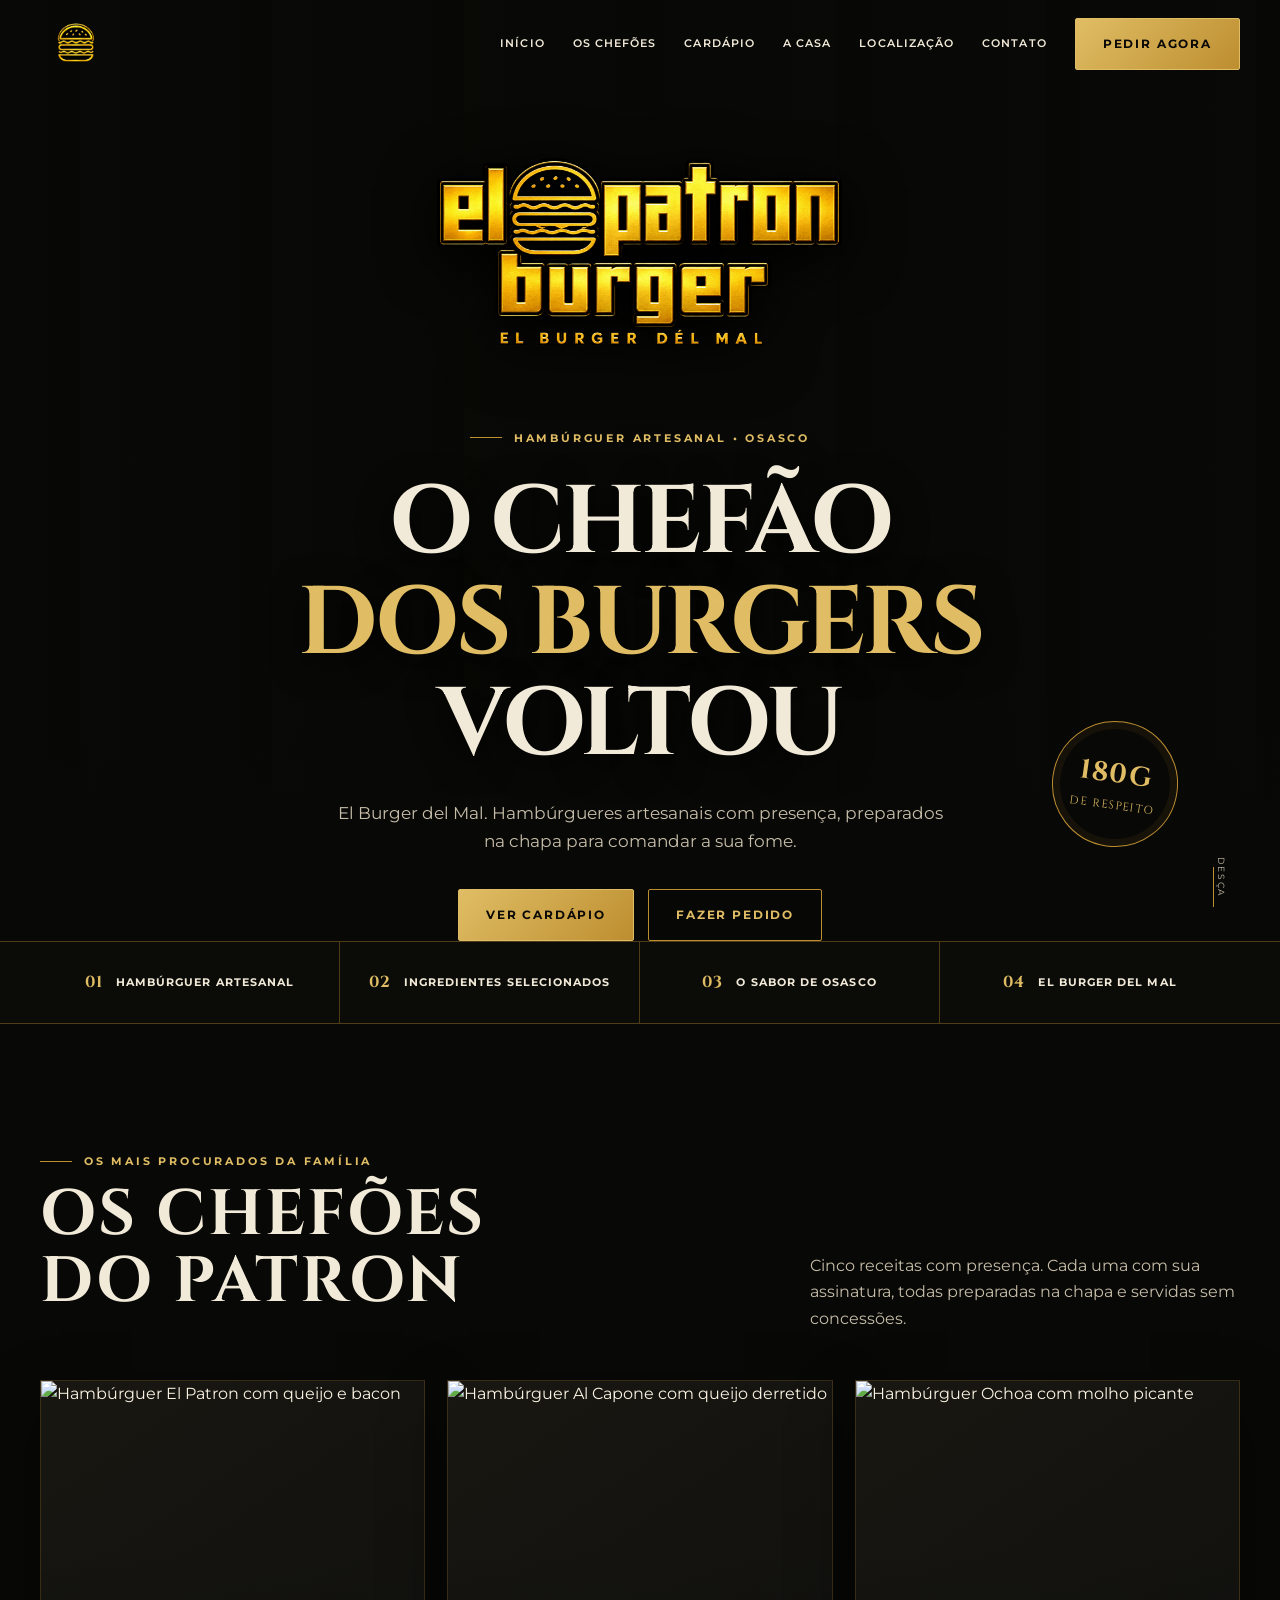
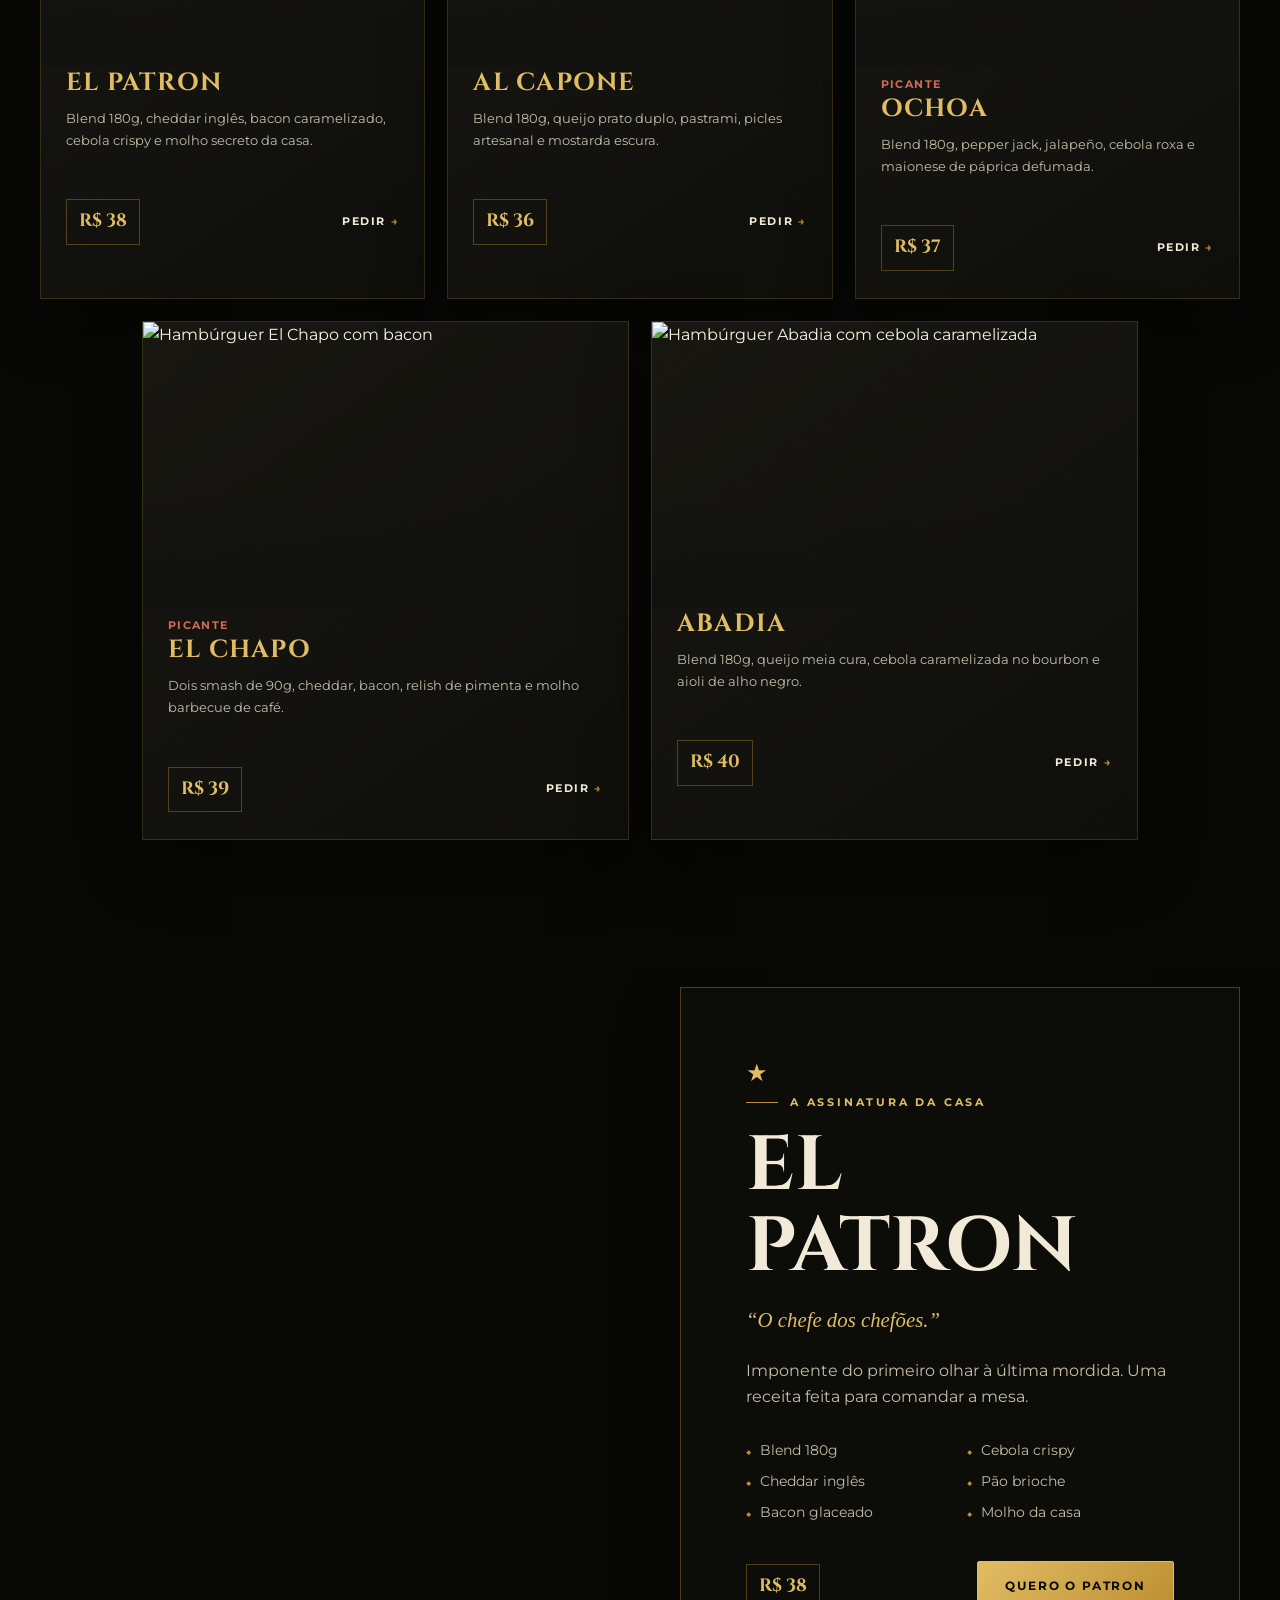
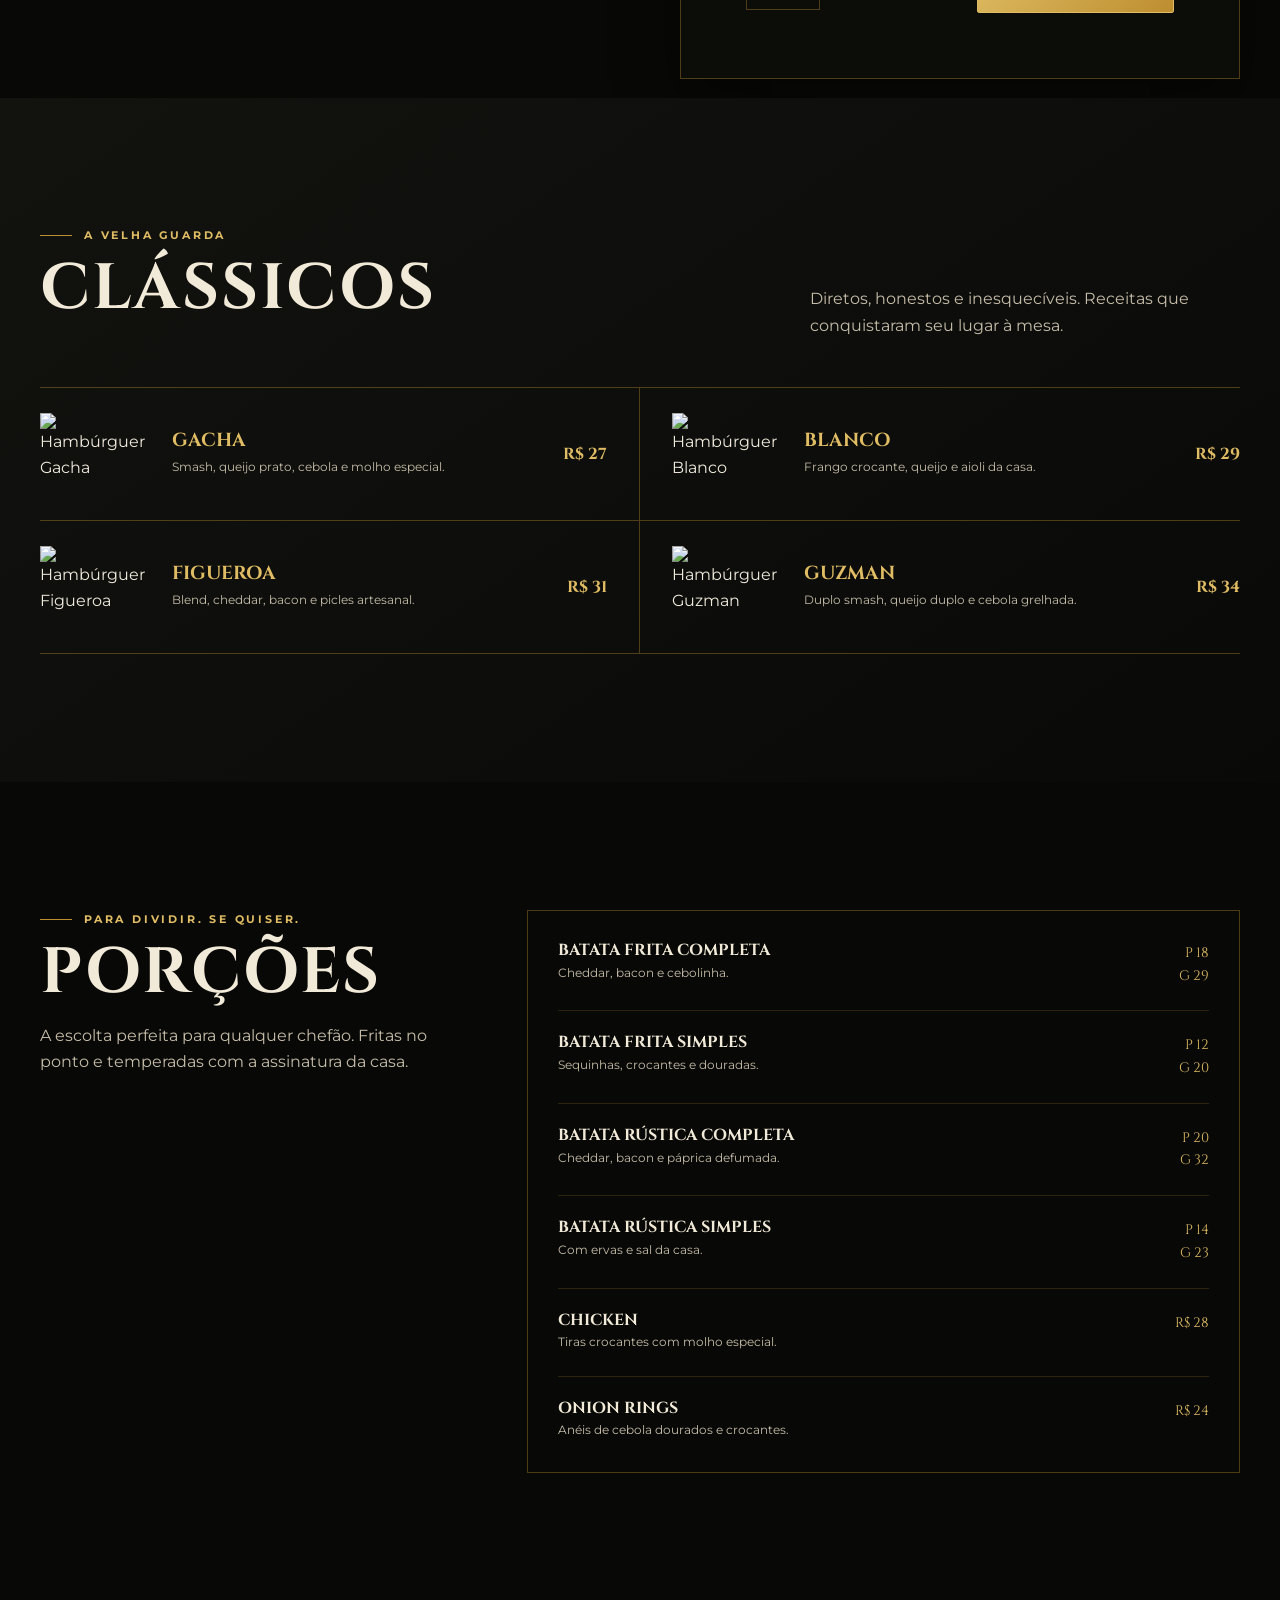
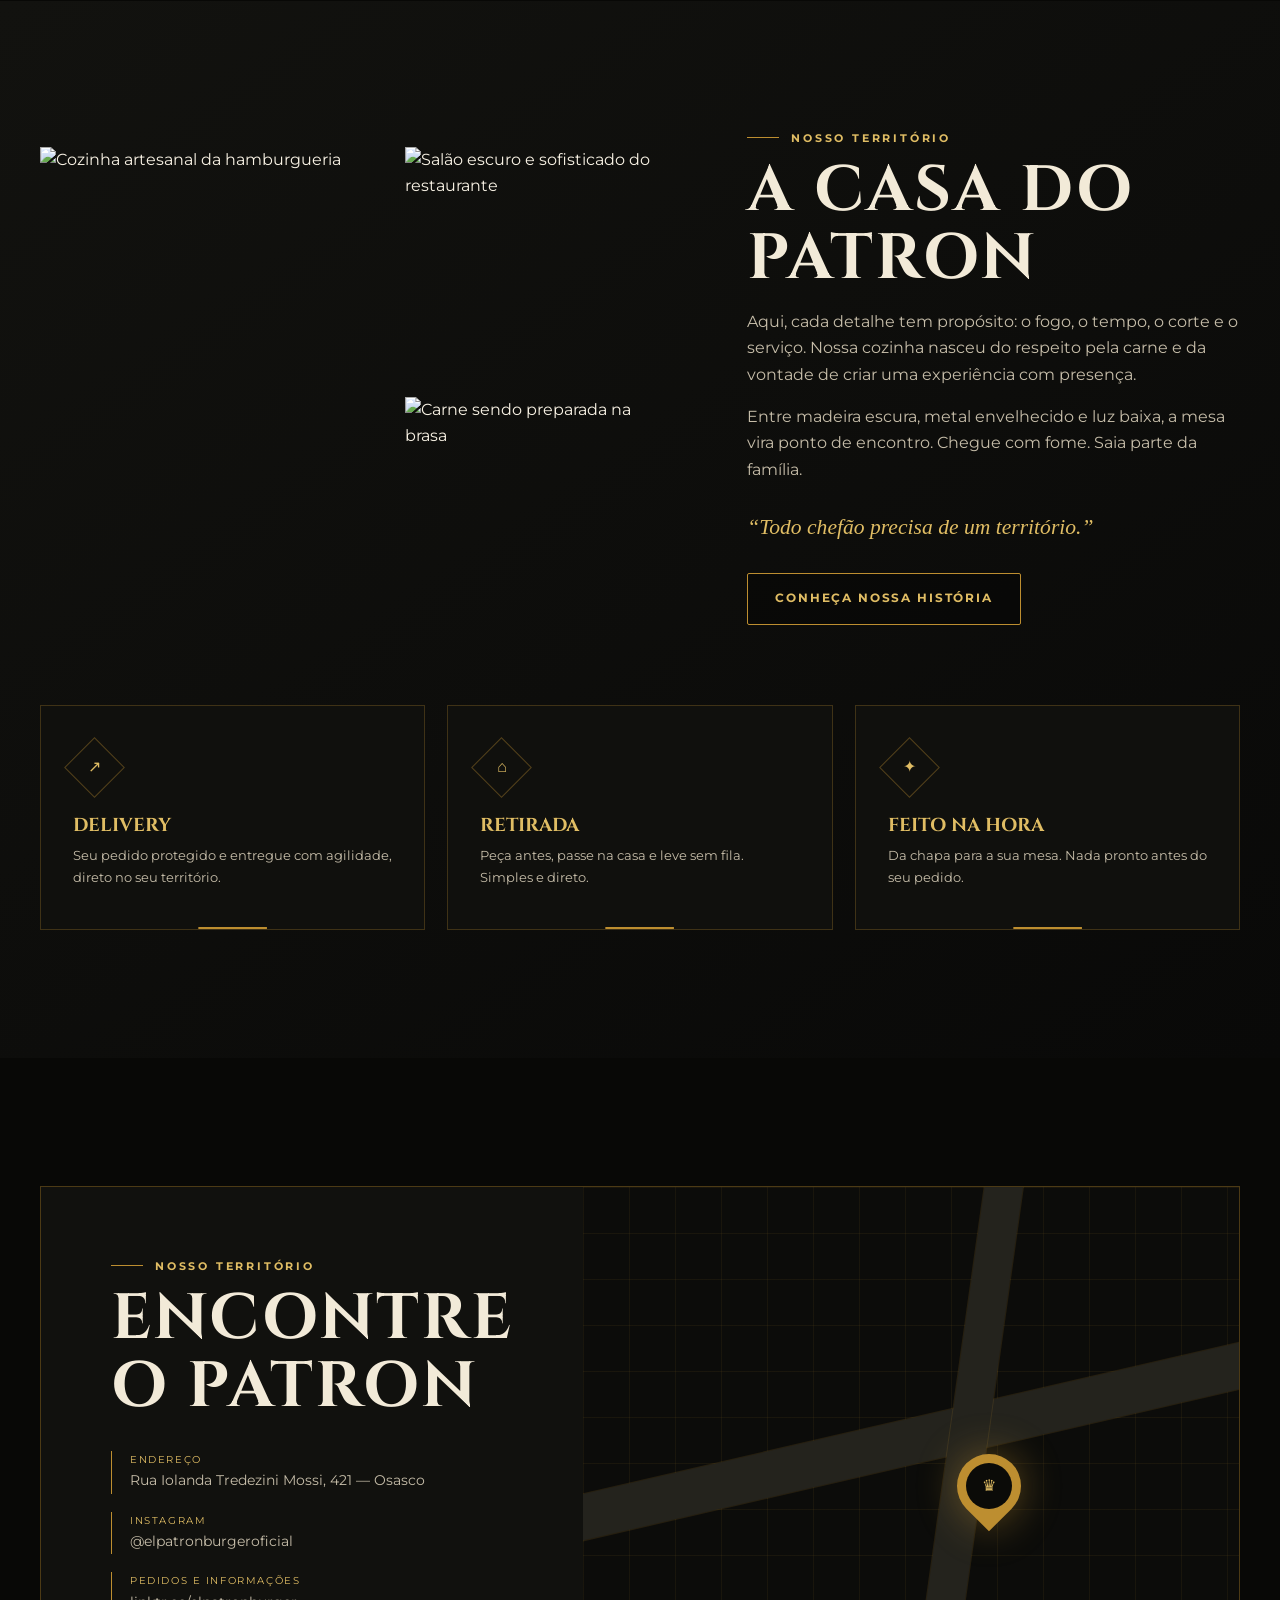
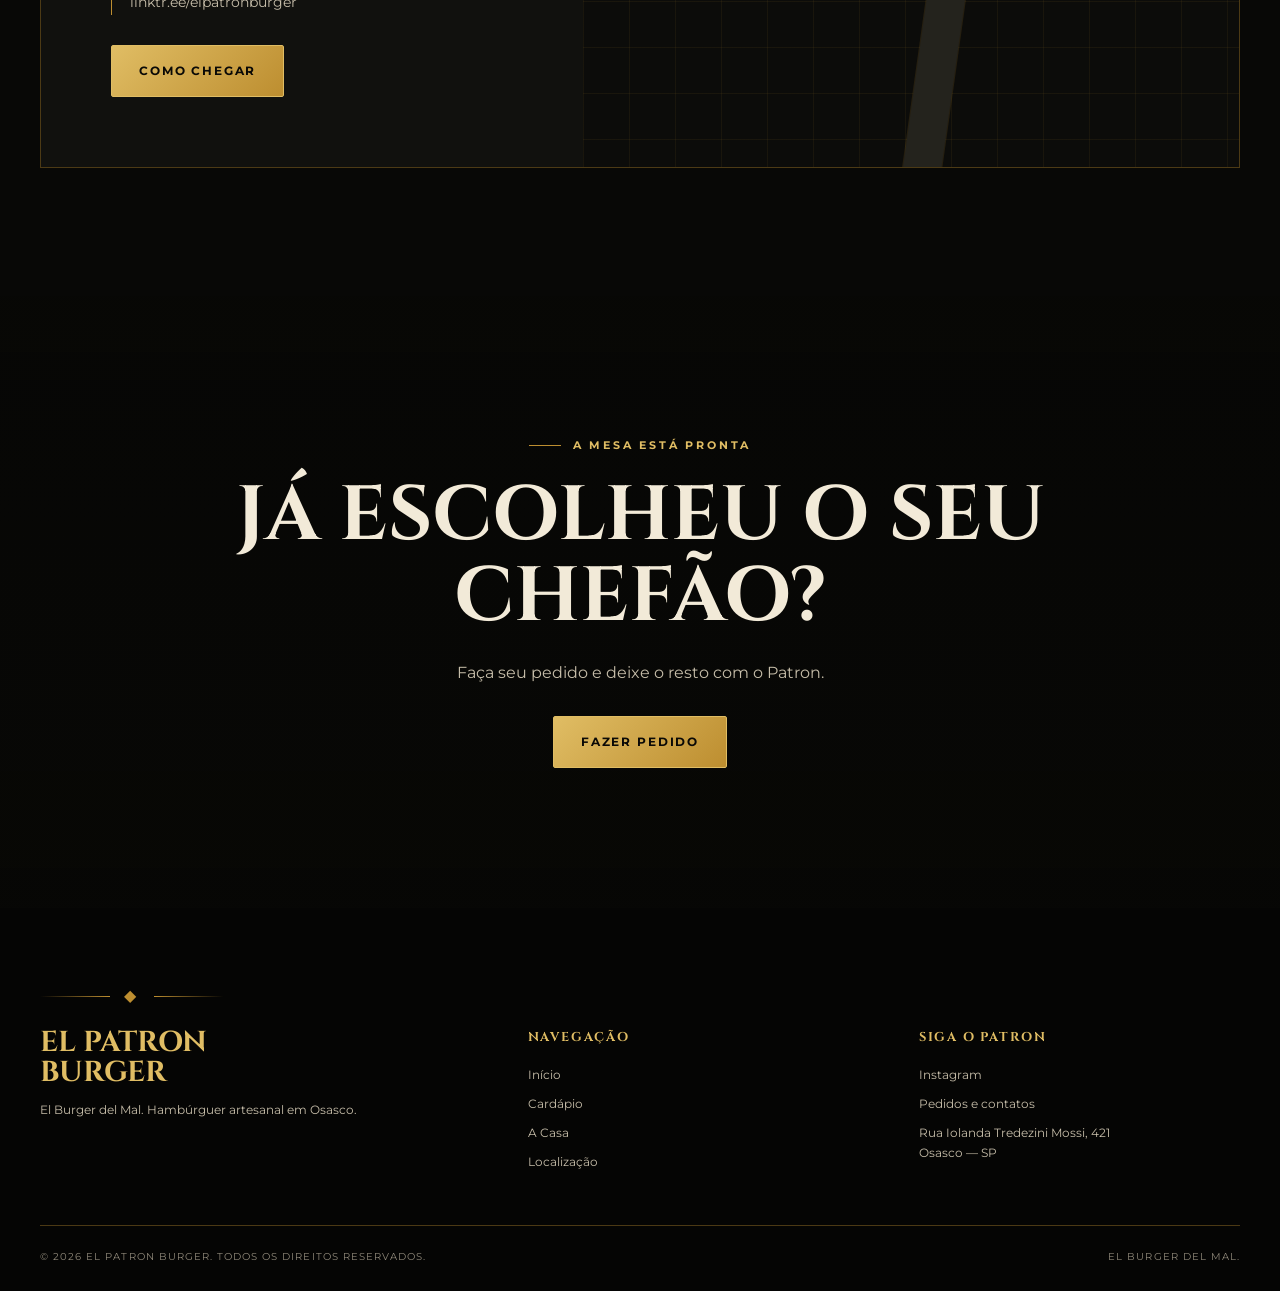
==== commit f4a3d25e: "Update El Patron favicon and menu icon" ====
--- a/clientes/el-patron-burger/index.html
+++ b/clientes/el-patron-burger/index.html
@@ -3,7 +3,7 @@
 <head>
   <meta charset="UTF-8">
   <meta name="viewport" content="width=device-width, initial-scale=1.0">
-  <link rel="icon" type="image/png" href="el-patron-logo.png">
+  <link rel="icon" type="image/png" href="el-patron-burger-icon.png">
   <meta name="description" content="El Patron Burger — El Burger del Mal. Hambúrguer artesanal em Osasco.">
   <meta property="og:title" content="El Patron Burger — Osasco">
   <meta property="og:description" content="O chefão dos burgers voltou. Hambúrguer artesanal na Rua Iolanda Tredezini Mossi, 421.">
@@ -27,7 +27,7 @@
     .btn{display:inline-flex;align-items:center;justify-content:center;min-height:52px;padding:0 27px;border:1px solid var(--color-gold);border-radius:var(--radius-small);font-size:.72rem;font-weight:700;letter-spacing:.16em;text-transform:uppercase;transition:.25s ease;cursor:pointer}.btn:hover{transform:translateY(-2px);box-shadow:var(--shadow-gold)}.btn-gold{background:linear-gradient(135deg,var(--color-gold-light),var(--color-gold));color:#0a0906;border-color:var(--color-gold-light)}.btn-dark{background:rgba(8,8,6,.72);color:var(--color-gold-light)}.price{display:inline-flex;border:1px solid var(--color-border);padding:7px 12px;color:var(--color-gold-light);font-family:var(--serif);font-size:1.12rem;font-weight:700}.spicy{color:#d06a56;font-size:.66rem;font-weight:700;letter-spacing:.13em;text-transform:uppercase}.icon{width:43px;height:43px;border:1px solid var(--color-border);display:grid;place-items:center;color:var(--color-gold-light);font-family:var(--serif);transform:rotate(45deg)}.icon span{transform:rotate(-45deg)}
 
     /* HEADER */
-    .site-header{position:fixed;z-index:30;top:0;left:0;width:100%;transition:.35s ease}.site-header.scrolled{background:rgba(8,8,6,.9);backdrop-filter:blur(12px);border-bottom:1px solid var(--color-border)}.nav{height:88px;display:flex;align-items:center;justify-content:space-between;gap:28px}.logo{display:flex;align-items:center;width:172px}.header-logo{display:block;width:100%;height:58px;object-fit:contain;object-position:left center}.nav-links{display:flex;align-items:center;gap:28px}.nav-link{position:relative;font-size:.67rem;font-weight:600;letter-spacing:.1em;text-transform:uppercase}.nav-link::after{content:"";position:absolute;left:0;bottom:-7px;width:100%;height:1px;background:var(--color-gold);transform:scaleX(0);transform-origin:right;transition:transform .25s}.nav-link:hover::after{transform:scaleX(1);transform-origin:left}.menu-toggle{display:none;width:46px;height:46px;background:transparent;border:1px solid var(--color-border);color:var(--color-text);cursor:pointer}.menu-toggle span,.menu-toggle::before,.menu-toggle::after{content:"";display:block;width:20px;height:1px;background:currentColor;margin:5px auto;transition:.25s}.menu-toggle.active span{opacity:0}.menu-toggle.active::before{transform:translateY(6px) rotate(45deg)}.menu-toggle.active::after{transform:translateY(-6px) rotate(-45deg)}
+    .site-header{position:fixed;z-index:30;top:0;left:0;width:100%;transition:.35s ease}.site-header.scrolled{background:rgba(8,8,6,.9);backdrop-filter:blur(12px);border-bottom:1px solid var(--color-border)}.nav{height:88px;display:flex;align-items:center;justify-content:space-between;gap:28px}.logo{display:flex;align-items:center;justify-content:center;width:72px}.header-logo{display:block;width:58px;height:58px;object-fit:contain}.nav-links{display:flex;align-items:center;gap:28px}.nav-link{position:relative;font-size:.67rem;font-weight:600;letter-spacing:.1em;text-transform:uppercase}.nav-link::after{content:"";position:absolute;left:0;bottom:-7px;width:100%;height:1px;background:var(--color-gold);transform:scaleX(0);transform-origin:right;transition:transform .25s}.nav-link:hover::after{transform:scaleX(1);transform-origin:left}.menu-toggle{display:none;width:46px;height:46px;background:transparent;border:1px solid var(--color-border);color:var(--color-text);cursor:pointer}.menu-toggle span,.menu-toggle::before,.menu-toggle::after{content:"";display:block;width:20px;height:1px;background:currentColor;margin:5px auto;transition:.25s}.menu-toggle.active span{opacity:0}.menu-toggle.active::before{transform:translateY(6px) rotate(45deg)}.menu-toggle.active::after{transform:translateY(-6px) rotate(-45deg)}
 
     /* HERO */
     .hero{min-height:92vh;display:grid;align-items:center;position:relative;isolation:isolate;overflow:hidden;background:#080806}.hero-video{position:absolute;inset:0;width:100%;height:100%;object-fit:cover;object-position:center;z-index:-3}.hero::before{content:"";position:absolute;inset:0;z-index:-2;background:linear-gradient(90deg,rgba(8,8,6,.74),rgba(8,8,6,.32) 50%,rgba(8,8,6,.7)),radial-gradient(circle at 50% 42%,transparent,rgba(8,8,6,.48) 78%)}.hero::after{content:"";position:absolute;inset:0;z-index:-1;background:linear-gradient(180deg,rgba(8,8,6,.38),transparent 48%,#080806)}.hero-content{padding-top:118px;max-width:820px;text-align:center}.hero .eyebrow{justify-content:center}.hero h1{font-size:clamp(3.4rem,7.5vw,7.3rem);letter-spacing:-.035em;margin:26px 0 24px;text-shadow:0 8px 35px #000}.hero h1 em{display:block;color:var(--color-gold-light);font-style:normal}.hero-copy{max-width:620px;margin-inline:auto;font-size:1.06rem;color:var(--color-text-muted)}.hero-actions{display:flex;justify-content:center;gap:14px;margin-top:34px}.seal{position:absolute;right:8%;bottom:10%;width:126px;height:126px;border:1px solid var(--color-gold);border-radius:50%;display:grid;place-items:center;text-align:center;font-family:var(--serif);color:var(--color-gold-light);font-size:.7rem;letter-spacing:.13em;text-transform:uppercase;transform:rotate(8deg);box-shadow:inset 0 0 0 7px rgba(189,142,48,.08)}.seal strong{font-size:1.7rem;display:block}.hero-scroll{position:absolute;right:clamp(20px,4vw,64px);bottom:24px;left:auto;font-size:.58rem;letter-spacing:.2em;text-transform:uppercase;color:var(--color-text-muted);writing-mode:vertical-rl}.hero-scroll::after{content:"";display:block;width:1px;height:40px;background:var(--color-gold);margin:10px auto}
@@ -65,7 +65,7 @@
   <!-- HEADER -->
   <header class="site-header" id="inicio">
     <nav class="nav container" aria-label="Navegação principal">
-      <a class="logo" href="#inicio" aria-label="El Patron Burger, início"><img class="header-logo" src="el-patron-logo.png" alt="El Patron Burger"></a>
+      <a class="logo" href="#inicio" aria-label="El Patron Burger, início"><img class="header-logo" src="el-patron-burger-icon.png" alt="El Patron Burger"></a>
       <div class="nav-links" id="navLinks">
         <a class="nav-link" href="#inicio">Início</a><a class="nav-link" href="#chefoes">Os Chefões</a><a class="nav-link" href="#cardapio">Cardápio</a><a class="nav-link" href="#casa">A Casa</a><a class="nav-link" href="#localizacao">Localização</a><a class="nav-link" href="#contato">Contato</a>
         <a class="btn btn-gold" href="https://linktr.ee/elpatronburger" target="_blank" rel="noopener">Pedir agora</a>
